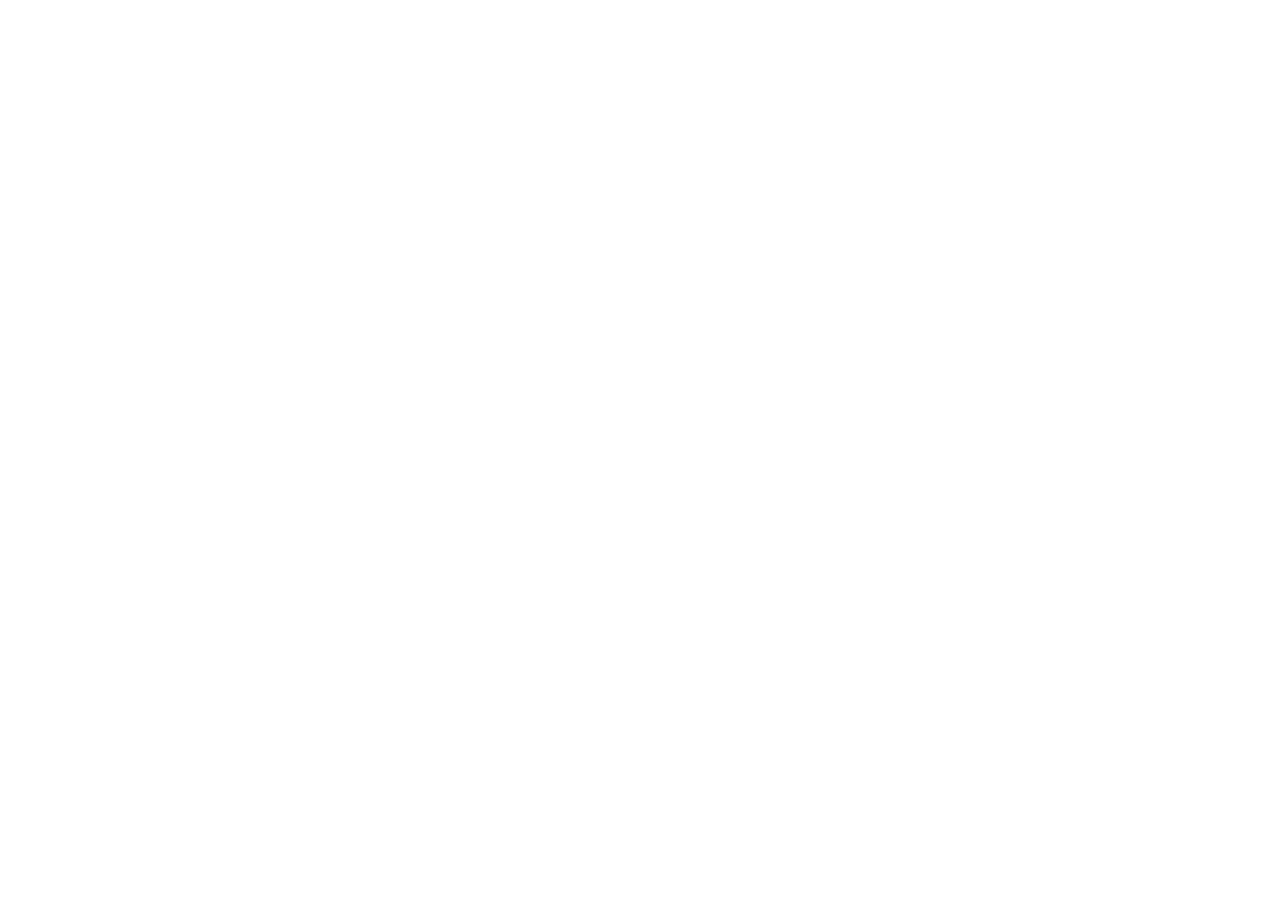
==== frontend/index.html @ 49b89072 "first commit" ====
<!DOCTYPE html>
<html>
<body>

<video id="video" autoplay></video>
<canvas id="canvas"></canvas>

<script>
const video = document.getElementById('video');

navigator.mediaDevices.getUserMedia({video:true})
.then(stream => video.srcObject = stream);

async function sendFrame(){
    const canvas = document.createElement('canvas');
    const ctx = canvas.getContext('2d');
    canvas.width = 320;
    canvas.height = 240;

    ctx.drawImage(video,0,0,320,240);

    const blob = await new Promise(r => canvas.toBlob(r,'image/jpeg'));

    let formData = new FormData();
    formData.append("file", blob);

    await fetch("http://127.0.0.1:8000/frame",{
        method:"POST",
        body:formData
    });

    requestAnimationFrame(sendFrame);
}

sendFrame();
</script>

</body>
</html>
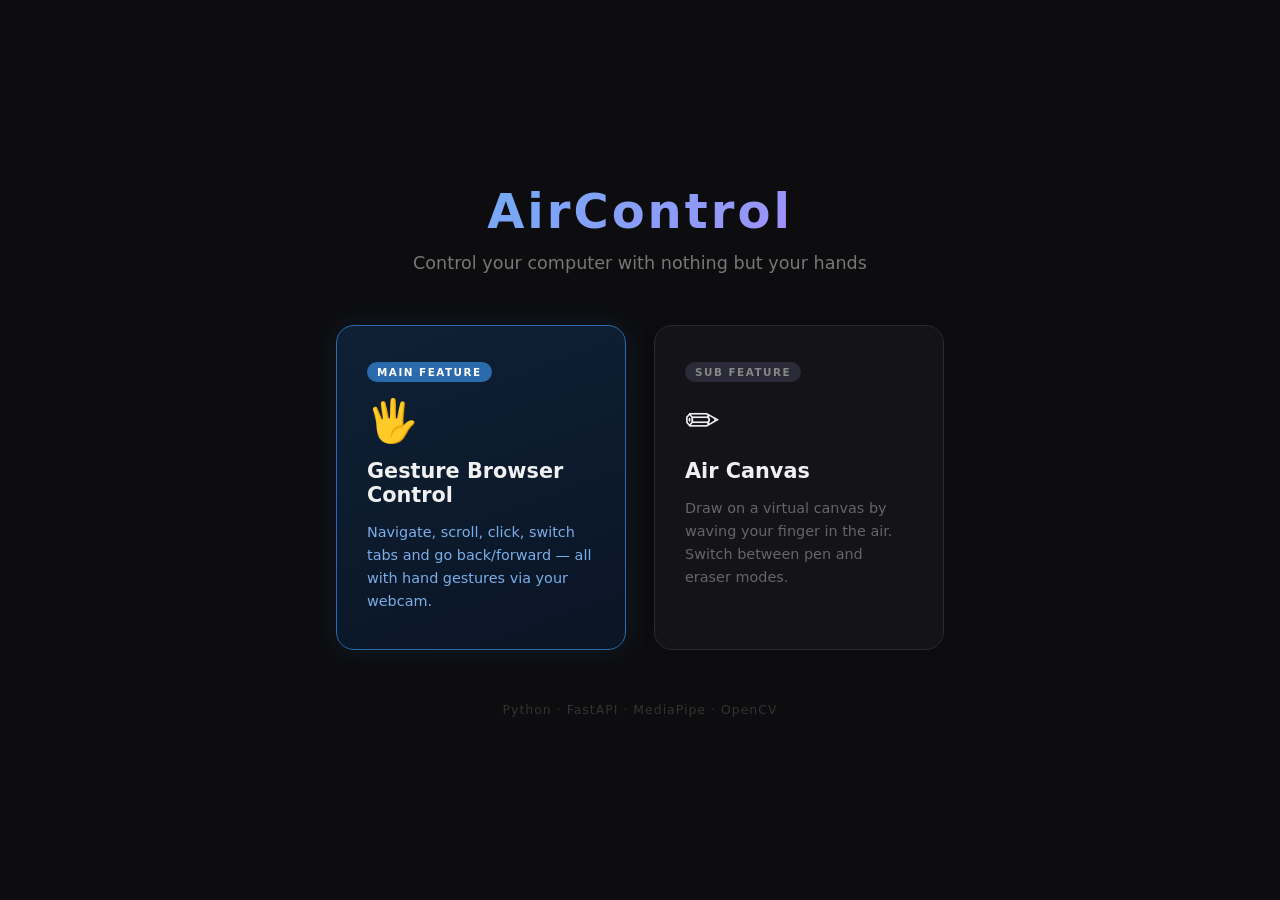
==== commit a3b6b438: "feat: Initialize the Air Canvas project with a Chrome extension, MediaPipe-based gesture recognition" ====
--- a/frontend/index.html
+++ b/frontend/index.html
@@ -1,39 +1,97 @@
 <!DOCTYPE html>
-<html>
+<html lang="en">
+<head>
+  <meta charset="UTF-8" />
+  <meta name="viewport" content="width=device-width, initial-scale=1.0" />
+  <title>AirControl</title>
+  <style>
+    *, *::before, *::after { box-sizing: border-box; margin: 0; padding: 0; }
+    body {
+      background: #0d0d0f;
+      color: #f0f0f0;
+      font-family: 'Segoe UI', system-ui, sans-serif;
+      min-height: 100vh;
+      display: flex;
+      flex-direction: column;
+      align-items: center;
+      justify-content: center;
+      gap: 52px;
+      padding: 48px 24px;
+    }
+    .hero { text-align: center; }
+    .hero h1 {
+      font-size: 3rem;
+      font-weight: 700;
+      letter-spacing: 3px;
+      background: linear-gradient(135deg, #6ab0f5, #a78bfa);
+      -webkit-background-clip: text;
+      -webkit-text-fill-color: transparent;
+    }
+    .hero p { margin-top: 14px; font-size: 1.1rem; color: #777; }
+    .cards { display: flex; gap: 28px; flex-wrap: wrap; justify-content: center; }
+    .card {
+      display: flex;
+      flex-direction: column;
+      gap: 14px;
+      padding: 36px 30px;
+      border-radius: 18px;
+      text-decoration: none;
+      color: #f0f0f0;
+      width: 290px;
+      transition: transform 0.2s, box-shadow 0.2s;
+    }
+    .card:hover { transform: translateY(-7px); }
+    .card.main {
+      background: linear-gradient(160deg, #0f2035, #0a1525);
+      border: 1.5px solid #2a6aad;
+      box-shadow: 0 0 28px #1a4a8a33;
+    }
+    .card.sub {
+      background: #131318;
+      border: 1.5px solid #2a2a35;
+      box-shadow: 0 0 12px #00000033;
+    }
+    .badge {
+      font-size: 0.65rem;
+      font-weight: 700;
+      letter-spacing: 1.5px;
+      text-transform: uppercase;
+      padding: 4px 10px;
+      border-radius: 20px;
+      width: fit-content;
+    }
+    .card.main .badge { background: #2a6aad; color: #fff; }
+    .card.sub  .badge { background: #2a2a38; color: #888; }
+    .card .icon { font-size: 2.6rem; }
+    .card h2 { font-size: 1.3rem; font-weight: 600; }
+    .card.main p { font-size: 0.9rem; color: #7aaee8; line-height: 1.6; }
+    .card.sub  p { font-size: 0.9rem; color: #666;    line-height: 1.6; }
+    footer { color: #333; font-size: 0.78rem; letter-spacing: 1px; }
+  </style>
+</head>
 <body>
+  <div class="hero">
+    <h1>AirControl</h1>
+    <p>Control your computer with nothing but your hands</p>
+  </div>
 
-<video id="video" autoplay></video>
-<canvas id="canvas"></canvas>
+  <div class="cards">
+    <a href="gesture.html" class="card main">
+      <span class="badge">Main Feature</span>
+      <div class="icon">🖐️</div>
+      <h2>Gesture Browser Control</h2>
+      <p>Navigate, scroll, click, switch tabs and go back/forward — all with hand gestures via your webcam.</p>
+    </a>
 
-<script>
-const video = document.getElementById('video');
+    <a href="canvas.html" class="card sub">
+      <span class="badge">Sub Feature</span>
+      <div class="icon">✏️</div>
+      <h2>Air Canvas</h2>
+      <p>Draw on a virtual canvas by waving your finger in the air. Switch between pen and eraser modes.</p>
+    </a>
+  </div>
 
-navigator.mediaDevices.getUserMedia({video:true})
-.then(stream => video.srcObject = stream);
-
-async function sendFrame(){
-    const canvas = document.createElement('canvas');
-    const ctx = canvas.getContext('2d');
-    canvas.width = 320;
-    canvas.height = 240;
-
-    ctx.drawImage(video,0,0,320,240);
-
-    const blob = await new Promise(r => canvas.toBlob(r,'image/jpeg'));
-
-    let formData = new FormData();
-    formData.append("file", blob);
-
-    await fetch("http://127.0.0.1:8000/frame",{
-        method:"POST",
-        body:formData
-    });
-
-    requestAnimationFrame(sendFrame);
-}
-
-sendFrame();
-</script>
-
+  <footer>Python · FastAPI · MediaPipe · OpenCV</footer>
 </body>
 </html>
+</html>
